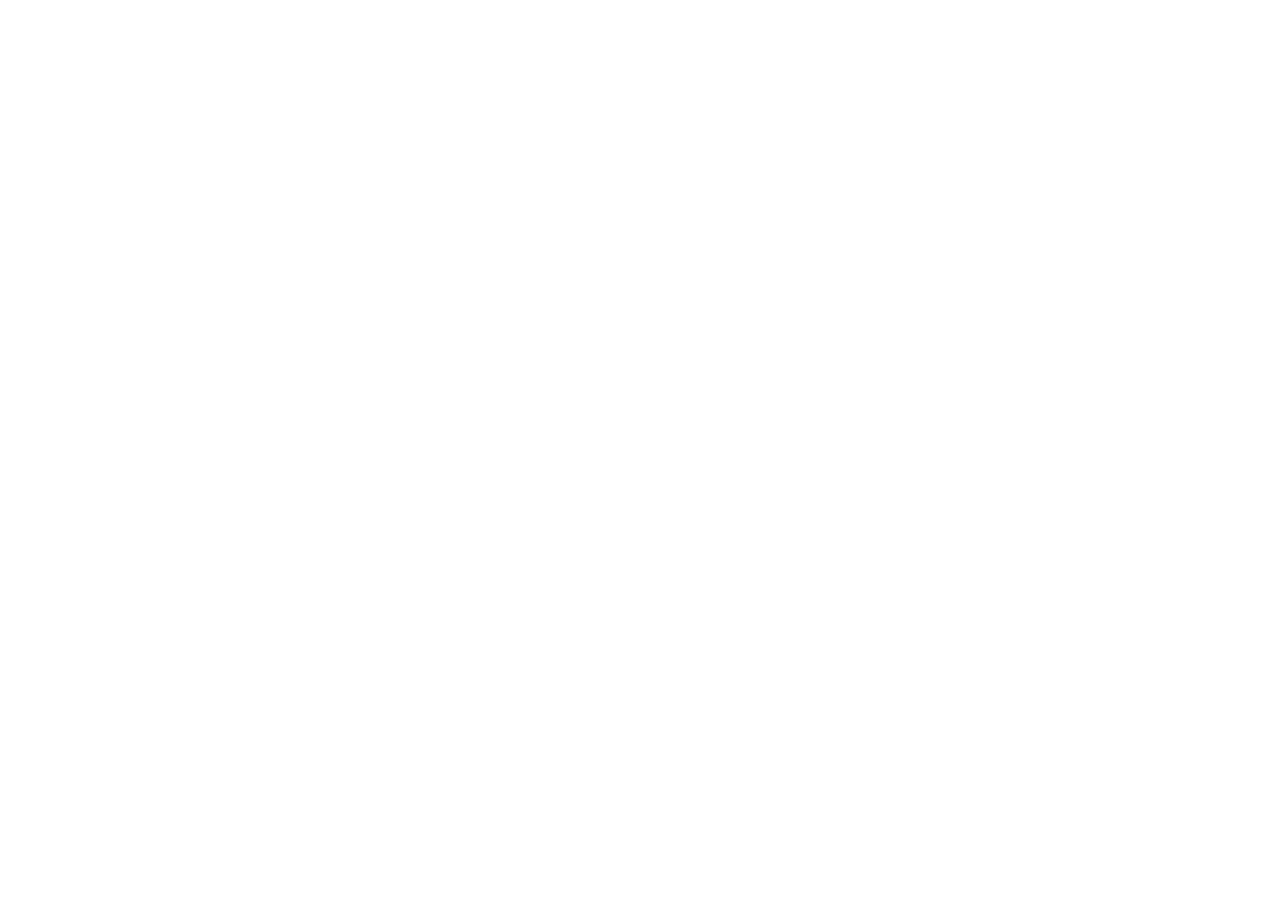
==== 02 JS and CSS Clock/index.html @ 1616b48e "Add index.html" ====
<!DOCTYPE html>
<html lang="en">
  <head>
    <meta charset="UTF-8" />
    <meta http-equiv="X-UA-Compatible" content="IE=edge" />
    <meta name="viewport" content="width=device-width, initial-scale=1.0" />
    <title>Document</title>
  </head>
  <body></body>
</html>
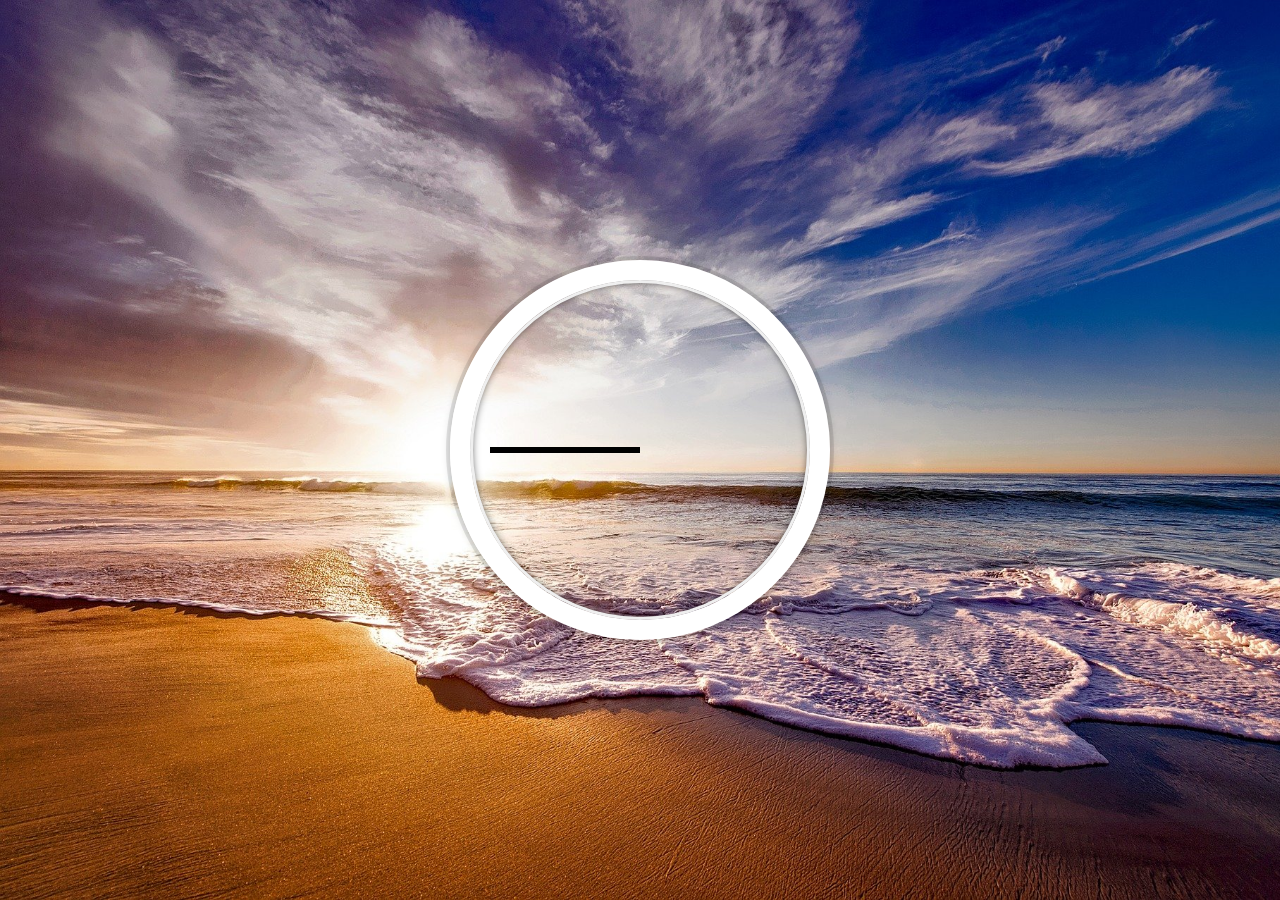
==== commit 08045e6e: "Add style.css" ====
--- a/02 JS and CSS Clock/index.html
+++ b/02 JS and CSS Clock/index.html
@@ -2,9 +2,18 @@
 <html lang="en">
   <head>
     <meta charset="UTF-8" />
-    <meta http-equiv="X-UA-Compatible" content="IE=edge" />
-    <meta name="viewport" content="width=device-width, initial-scale=1.0" />
-    <title>Document</title>
+    <title>Been's JS and CSS Clock</title>
+    <link rel="stylesheet" href="style.css" />
   </head>
-  <body></body>
+  <body>
+    <div class="clock">
+      <div class="clock-face">
+        <div class="hand hour-hand"></div>
+        <div class="hand min-hand"></div>
+        <div class="hand second-hand"></div>
+      </div>
+    </div>
+
+    <style></style>
+  </body>
 </html>
--- a/02 JS and CSS Clock/style.css
+++ b/02 JS and CSS Clock/style.css
@@ -0,0 +1,49 @@
+* {
+  margin: 0;
+  padding: 0;
+}
+
+html {
+  background: url("./background.jpg");
+  background-size: cover;
+  font-family: "helvetica neue";
+  text-align: center;
+  font-size: 10px;
+  color: white;
+}
+
+body {
+  margin: 0;
+  font-size: 2rem;
+  display: flex;
+  flex: 1;
+  min-height: 100vh;
+  align-items: center;
+}
+
+.clock {
+  width: 30rem;
+  height: 30rem;
+  border: 20px solid white;
+  border-radius: 50%;
+  margin: 50px auto;
+  position: relative;
+  padding: 2rem;
+  box-shadow: 0 0 0 4px rgba(0, 0, 0, 0.1), inset 0 0 0 3px #efefef,
+    inset 0 0 10px black, 0 0 10px rgba(0, 0, 0, 0.2);
+}
+
+.clock-face {
+  position: relative;
+  width: 100%;
+  height: 100%;
+  transform: translateY(-3px);
+}
+
+.hand {
+  height: 6px;
+  width: 50%;
+  background: black;
+  position: absolute;
+  top: 50%;
+}
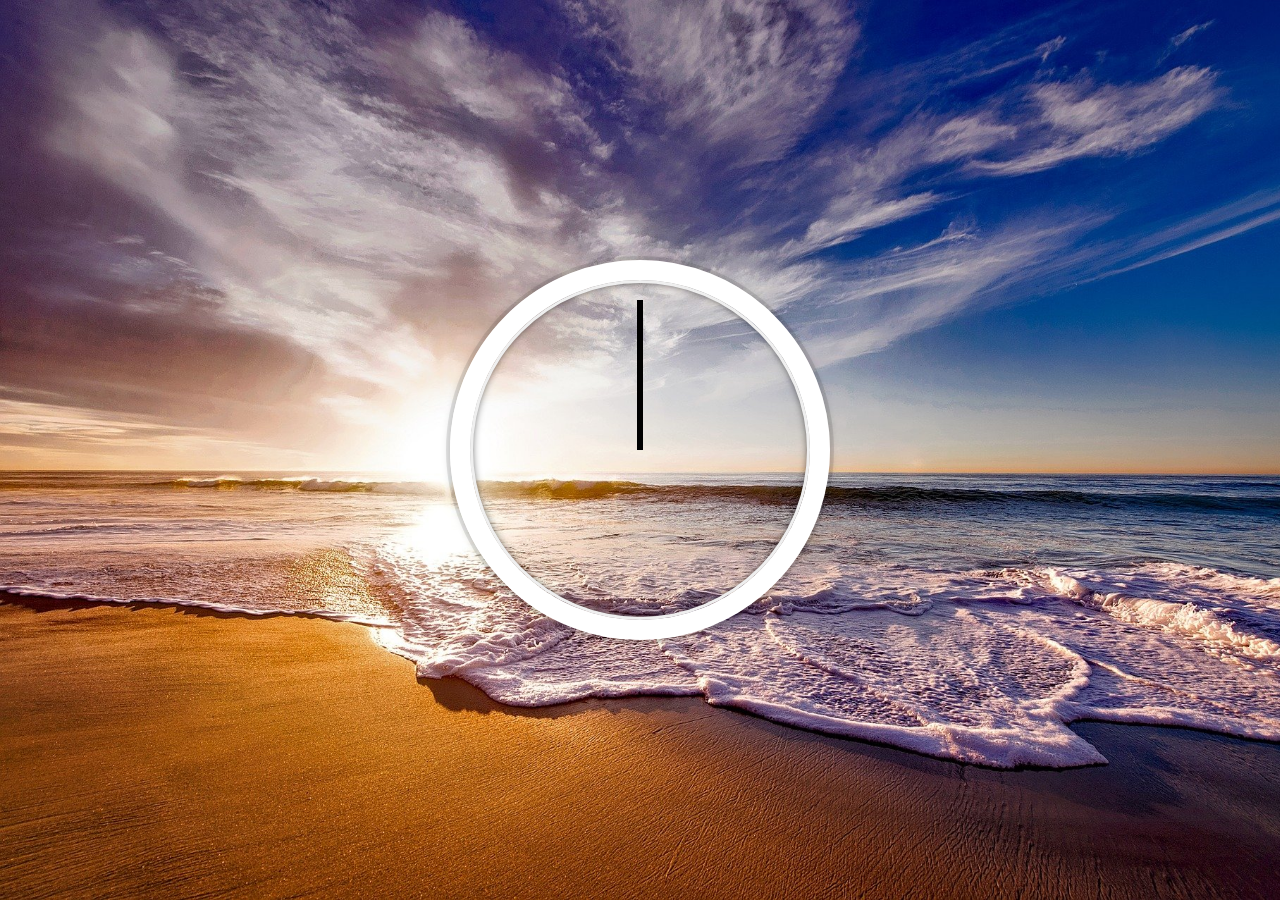
==== commit 57832716: "[FEAT]: Add seconds function" ====
--- a/02 JS and CSS Clock/index.html
+++ b/02 JS and CSS Clock/index.html
@@ -14,6 +14,19 @@
       </div>
     </div>
 
-    <style></style>
+    <script>
+      const secondHand = document.querySelector(".second-hand");
+      function setDate() {
+        const now = new Date();
+        const seconds = now.getSeconds();
+        const secondsDegrees = (seconds / 60) * 360 + 90;
+        secondHand.style.transform = `rotate(${secondsDegrees}deg)`;
+
+        const minutes = now.getMinutes();
+        // const minutesDegress = ()
+      }
+
+      setInterval(setDate, 1000); //1초 마다 실행
+    </script>
   </body>
 </html>
--- a/02 JS and CSS Clock/style.css
+++ b/02 JS and CSS Clock/style.css
@@ -46,4 +46,8 @@
   background: black;
   position: absolute;
   top: 50%;
+  transform-origin: 100%;
+  transform: rotate(90deg);
+  transition: all 0.05s;
+  transition-timing-function: cubic-bezier(0.1, 2.7, 0.72, -0.13);
 }
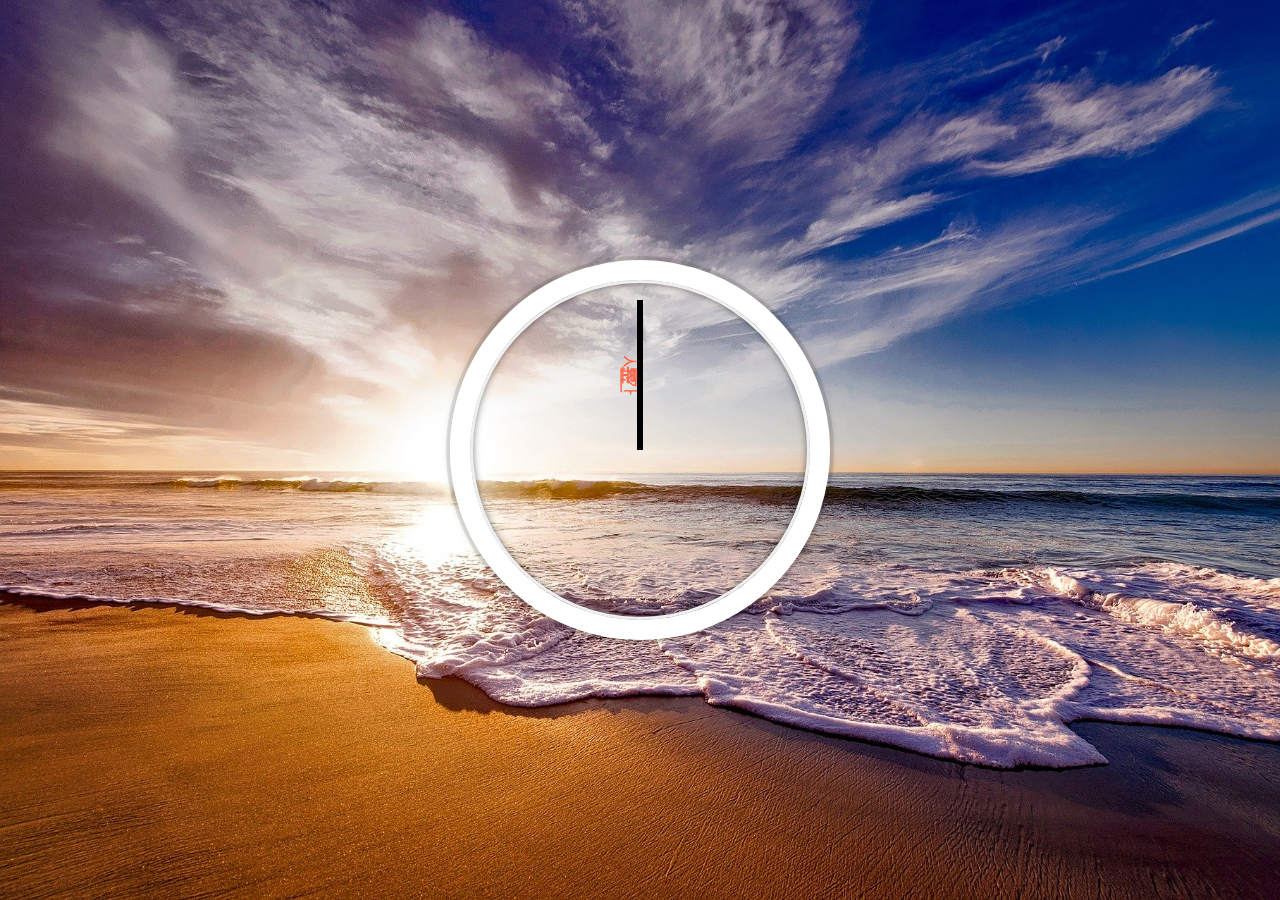
==== commit 8df10a1c: "[FEAT]: Add hour hand" ====
--- a/02 JS and CSS Clock/index.html
+++ b/02 JS and CSS Clock/index.html
@@ -8,14 +8,17 @@
   <body>
     <div class="clock">
       <div class="clock-face">
-        <div class="hand hour-hand"></div>
-        <div class="hand min-hand"></div>
-        <div class="hand second-hand"></div>
+        <div class="hand hour-hand">시간</div>
+        <div class="hand min-hand">분</div>
+        <div class="hand second-hand">초</div>
       </div>
     </div>
 
     <script>
       const secondHand = document.querySelector(".second-hand");
+      const minuteHand = document.querySelector(".min-hand");
+      const hourHand = document.querySelector(".hour-hand");
+
       function setDate() {
         const now = new Date();
         const seconds = now.getSeconds();
@@ -23,7 +26,12 @@
         secondHand.style.transform = `rotate(${secondsDegrees}deg)`;
 
         const minutes = now.getMinutes();
-        // const minutesDegress = ()
+        const minutesDegrees = (minutes / 60) * 360 + 90;
+        minuteHand.style.transform = `rotate(${minutesDegrees}deg)`;
+
+        const hours = now.getHours();
+        const hoursDegrees = (hours / 12) * 360 + 90;
+        hourHand.style.transform = `rotate(${hoursDegrees}deg)`;
       }
 
       setInterval(setDate, 1000); //1초 마다 실행
--- a/02 JS and CSS Clock/style.css
+++ b/02 JS and CSS Clock/style.css
@@ -9,7 +9,7 @@
   font-family: "helvetica neue";
   text-align: center;
   font-size: 10px;
-  color: white;
+  color: tomato;
 }
 
 body {
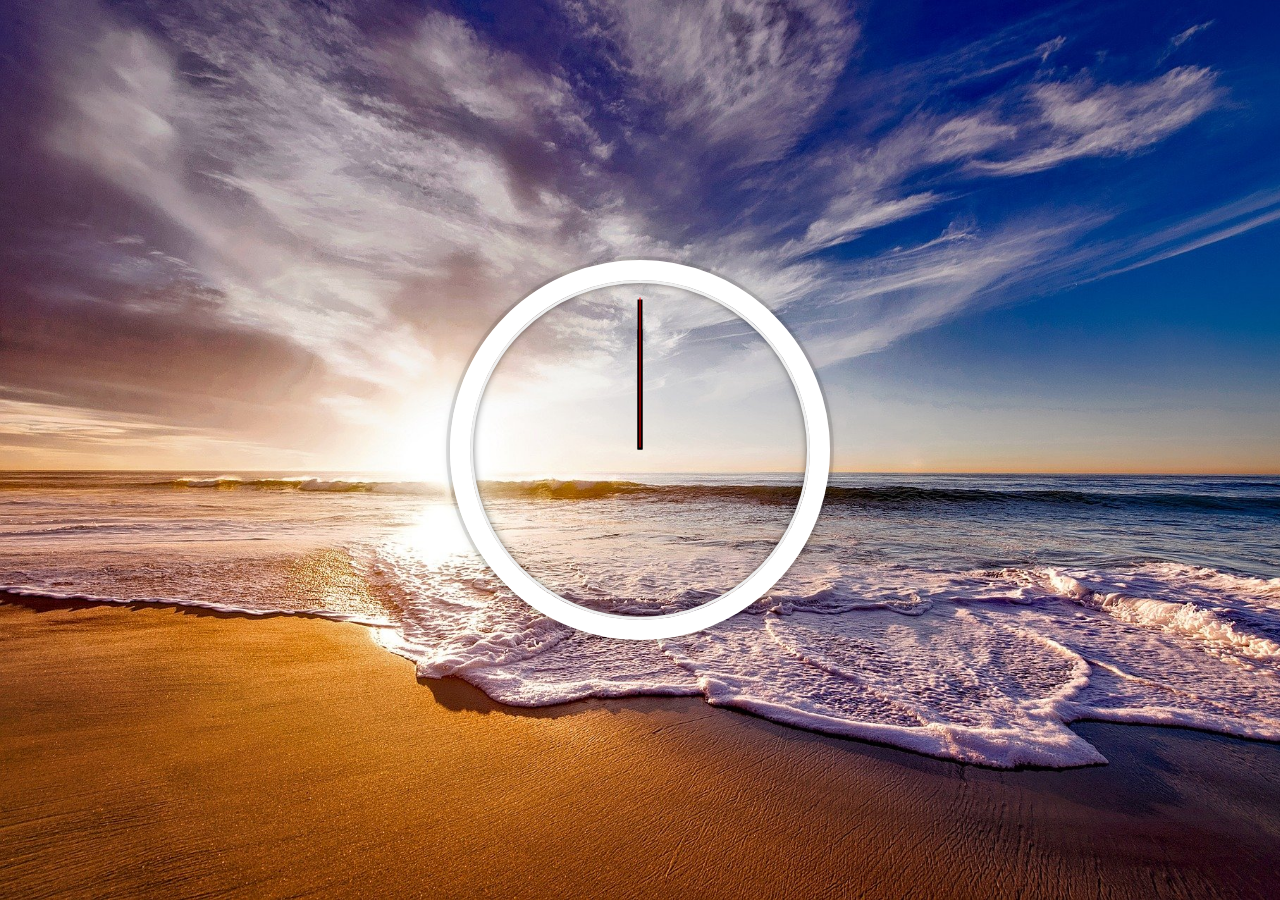
==== commit e0db3c4a: "Modify hands style" ====
--- a/02 JS and CSS Clock/index.html
+++ b/02 JS and CSS Clock/index.html
@@ -8,9 +8,9 @@
   <body>
     <div class="clock">
       <div class="clock-face">
-        <div class="hand hour-hand">시간</div>
-        <div class="hand min-hand">분</div>
-        <div class="hand second-hand">초</div>
+        <div class="hand hour-hand"></div>
+        <div class="hand min-hand"></div>
+        <div class="hand second-hand"></div>
       </div>
     </div>
 
--- a/02 JS and CSS Clock/style.css
+++ b/02 JS and CSS Clock/style.css
@@ -41,8 +41,6 @@
 }
 
 .hand {
-  height: 6px;
-  width: 50%;
   background: black;
   position: absolute;
   top: 50%;
@@ -51,3 +49,20 @@
   transition: all 0.05s;
   transition-timing-function: cubic-bezier(0.1, 2.7, 0.72, -0.13);
 }
+
+.hour-hand {
+  width: 40%;
+  height: 5px;
+  left: 10%;
+}
+
+.min-hand {
+  width: 50%;
+  height: 5px;
+}
+
+.second-hand {
+  width: 50%;
+  height: 1px;
+  background: red;
+}
